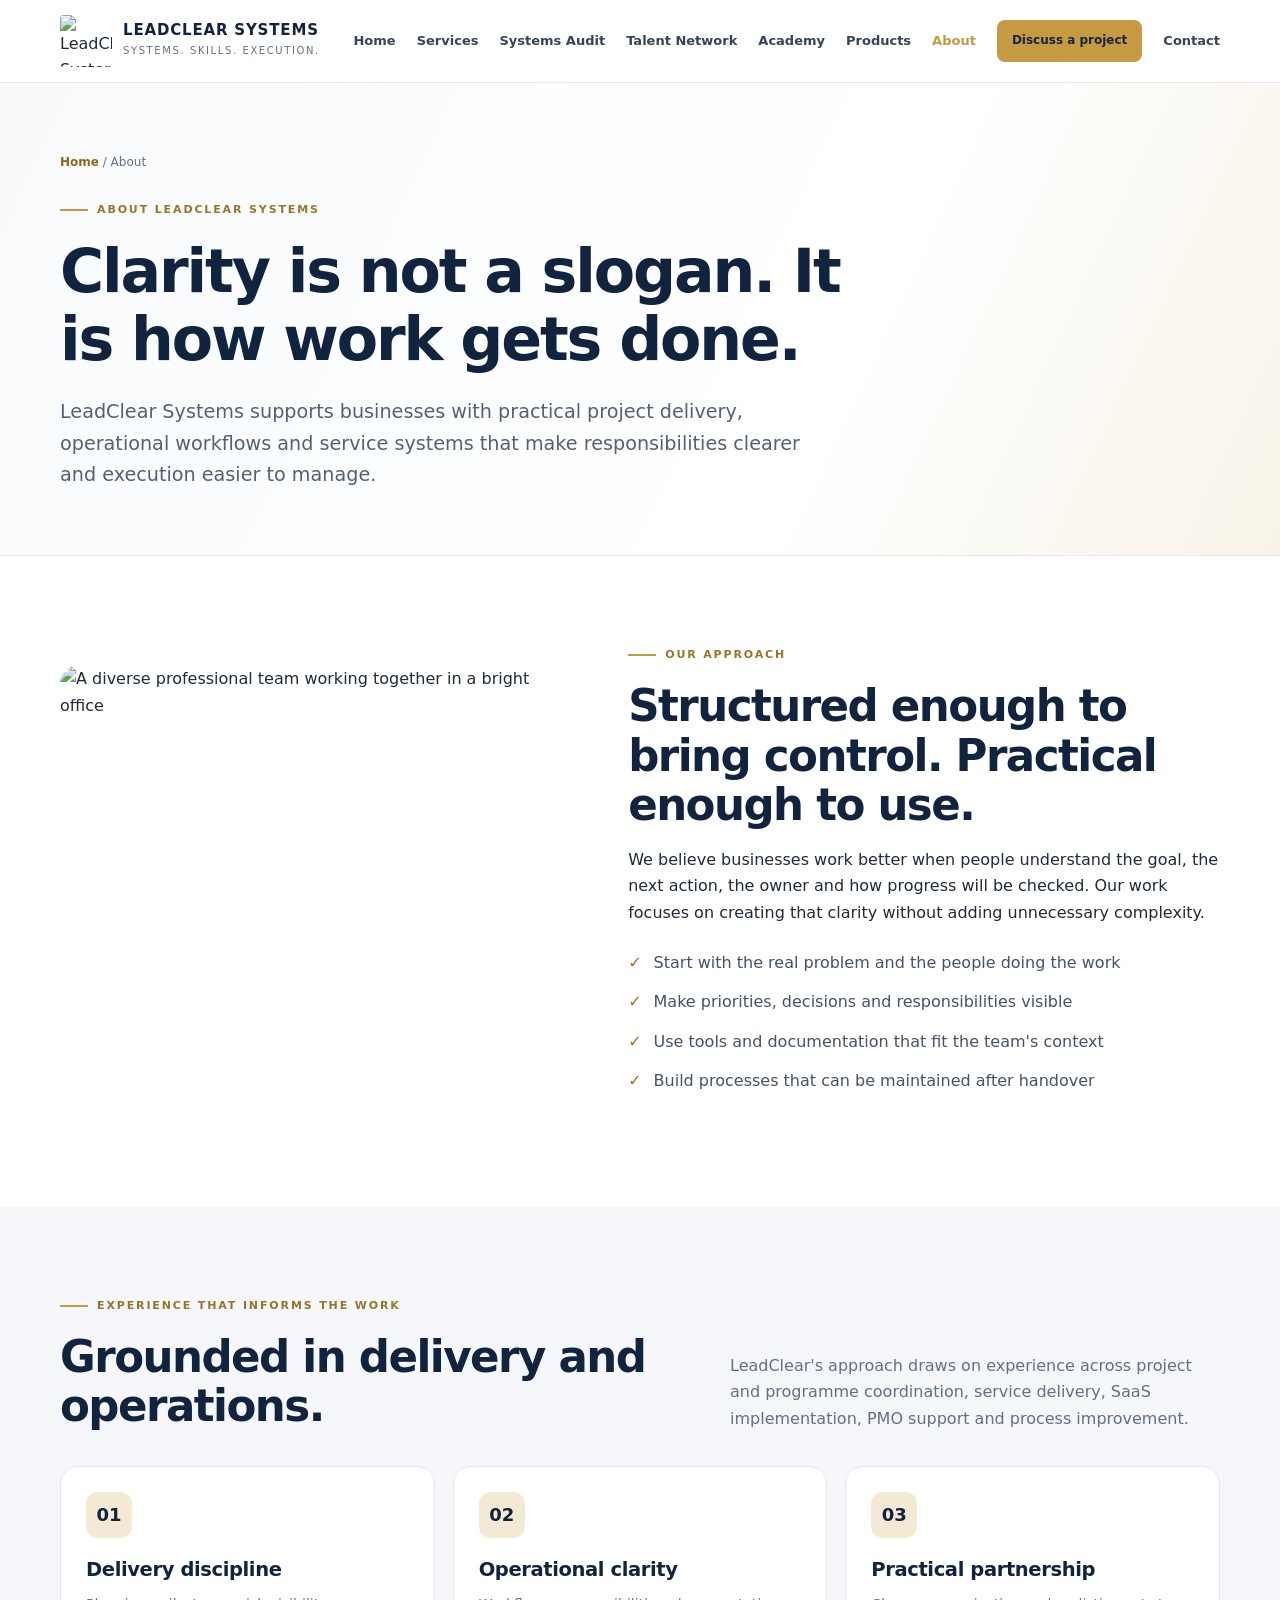
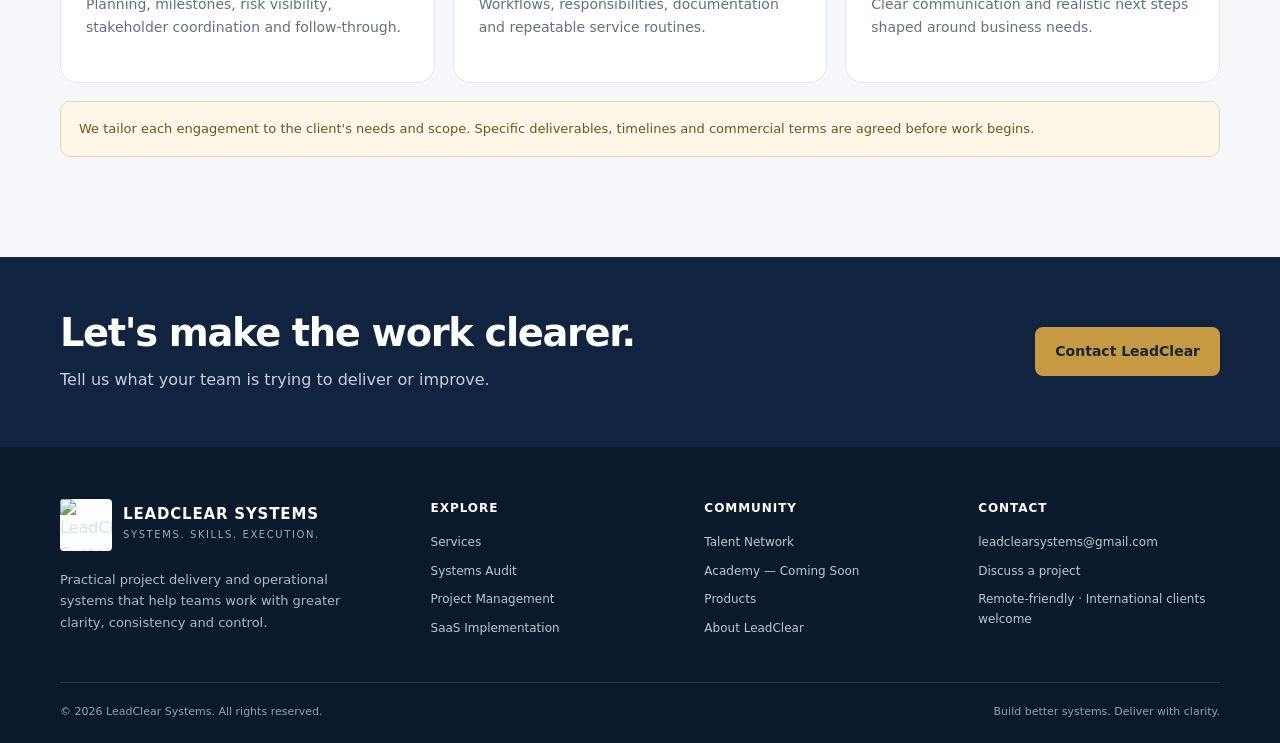
==== about.html @ c1c88829 "Add files via upload" ====
<!doctype html>
<html lang="en">
<head>
  <meta charset="utf-8">
  <meta name="viewport" content="width=device-width, initial-scale=1">
  <meta name="description" content="Learn about LeadClear Systems and its practical approach to project delivery and operational clarity.">
  <meta name="theme-color" content="#10233f">
  <title>About | LeadClear Systems</title>
  <link rel="preconnect" href="https://images.unsplash.com">
  <link rel="stylesheet" href="styles.css">

</head>
<body>
<a class="skip-link" href="#main">Skip to content</a>
<header class="site-header">
  <div class="container nav-wrap">
    <a class="brand" href="index.html" aria-label="LeadClear Systems home">
      <img class="brand-logo" src="assets/LeadClear_LC_Gold_Exact.png" alt="LeadClear Systems gold LC logo"><span><span class="brand-name">LEADCLEAR SYSTEMS</span><span class="brand-tag">Systems. Skills. Execution.</span></span>
    </a>
    <button class="nav-toggle" aria-expanded="false" aria-label="Open navigation menu">Menu ☰</button>
    <nav class="nav-links" aria-label="Main navigation"><a href="index.html">Home</a><a href="services.html">Services</a><a href="systems-audit.html">Systems Audit</a><a href="talent-network.html">Talent Network</a><a href="academy.html">Academy</a><a href="products.html">Products</a><a href="about.html" aria-current="page">About</a><a class="btn btn-primary btn-small" href="contact.html">Discuss a project</a><a href="contact.html">Contact</a></nav>
  </div>
</header>
<main id="main">

<section class="page-hero"><div class="container"><div class="breadcrumb"><a href="index.html">Home</a> / About</div><span class="eyebrow">About LeadClear Systems</span><h1>Clarity is not a slogan. It is how work gets done.</h1><p class="lead">LeadClear Systems supports businesses with practical project delivery, operational workflows and service systems that make responsibilities clearer and execution easier to manage.</p></div></section>
<section class="section"><div class="container split"><div><img class="split-photo" src="https://images.unsplash.com/photo-1521737711867-e3b97375f902?auto=format&fit=crop&w=1100&q=85" alt="A diverse professional team working together in a bright office"></div><div><span class="eyebrow">Our approach</span><h2>Structured enough to bring control. Practical enough to use.</h2><p>We believe businesses work better when people understand the goal, the next action, the owner and how progress will be checked. Our work focuses on creating that clarity without adding unnecessary complexity.</p><ul class="check-list"><li>Start with the real problem and the people doing the work</li><li>Make priorities, decisions and responsibilities visible</li><li>Use tools and documentation that fit the team's context</li><li>Build processes that can be maintained after handover</li></ul></div></div></section>
<section class="section section-soft"><div class="container"><div class="section-heading"><div><span class="eyebrow">Experience that informs the work</span><h2>Grounded in delivery and operations.</h2></div><p>LeadClear's approach draws on experience across project and programme coordination, service delivery, SaaS implementation, PMO support and process improvement.</p></div><div class="card-grid"><article class="card"><div class="card-icon">01</div><h3>Delivery discipline</h3><p>Planning, milestones, risk visibility, stakeholder coordination and follow-through.</p></article><article class="card"><div class="card-icon">02</div><h3>Operational clarity</h3><p>Workflows, responsibilities, documentation and repeatable service routines.</p></article><article class="card"><div class="card-icon">03</div><h3>Practical partnership</h3><p>Clear communication and realistic next steps shaped around business needs.</p></article></div><div class="notice">We tailor each engagement to the client's needs and scope. Specific deliverables, timelines and commercial terms are agreed before work begins.</div></div></section>
<section class="cta-band"><div class="container cta-inner"><div><h2>Let's make the work clearer.</h2><p>Tell us what your team is trying to deliver or improve.</p></div><a class="btn btn-primary" href="contact.html">Contact LeadClear</a></div></section>

</main>
<footer class="footer">
  <div class="container">
    <div class="footer-grid">
      <div><a class="brand" href="index.html"><img class="brand-logo" src="assets/LeadClear_LC_Gold_Exact.png" alt="LeadClear Systems gold LC logo"><span><span class="brand-name">LEADCLEAR SYSTEMS</span><span class="brand-tag">Systems. Skills. Execution.</span></span></a>
        <p class="footer-intro">Practical project delivery and operational systems that help teams work with greater clarity, consistency and control.</p></div>
      <div><h4>Explore</h4><div class="footer-links"><a href="services.html">Services</a><a href="systems-audit.html">Systems Audit</a><a href="project-management.html">Project Management</a><a href="saas-implementation.html">SaaS Implementation</a></div></div>
      <div><h4>Community</h4><div class="footer-links"><a href="talent-network.html">Talent Network</a><a href="academy.html">Academy — Coming Soon</a><a href="products.html">Products</a><a href="about.html">About LeadClear</a></div></div>
      <div><h4>Contact</h4><div class="footer-links"><a href="mailto:leadclearsystems@gmail.com">leadclearsystems@gmail.com</a><a href="contact.html">Discuss a project</a><span>Remote-friendly · International clients welcome</span></div></div>
    </div>
    <div class="footer-bottom"><span>© <span data-year></span> LeadClear Systems. All rights reserved.</span><span>Build better systems. Deliver with clarity.</span></div>
  </div>
</footer>
<script src="script.js"></script>
</body>
</html>
---- styles.css ----
:root {
  --navy: #10233f;
  --navy-2: #183658;
  --gold: #c59a42;
  --gold-light: #f4ead4;
  --ink: #202b39;
  --muted: #637083;
  --paper: #ffffff;
  --soft: #f5f7fa;
  --line: #e3e8ef;
  --radius: 18px;
  --shadow: 0 18px 48px rgba(16,35,63,.09);
  --max: 1160px;
}
* { box-sizing: border-box; }
html { scroll-behavior: smooth; }
body { margin: 0; color: var(--ink); background: var(--paper); font-family: Inter, ui-sans-serif, system-ui, -apple-system, BlinkMacSystemFont, "Segoe UI", sans-serif; line-height: 1.65; }
a { color: inherit; text-decoration: none; }
img { max-width: 100%; display: block; }
button, input, textarea, select { font: inherit; }
.container { width: min(var(--max), calc(100% - 40px)); margin-inline: auto; }
.skip-link { position: absolute; left: -999px; top: 0; background: white; padding: 10px; z-index: 1000; }
.skip-link:focus { left: 10px; }
.site-header { position: sticky; top: 0; z-index: 100; background: rgba(255,255,255,.96); border-bottom: 1px solid rgba(227,232,239,.9); backdrop-filter: blur(12px); }
.nav-wrap { display:flex; align-items:center; justify-content:space-between; gap: 24px; min-height: 82px; }
.brand { display:flex; align-items:center; gap: 11px; min-width: 185px; }
.brand-mark { display:grid; place-items:center; width:42px; height:42px; border: 2px solid var(--gold); border-radius: 12px 4px 12px 4px; color: var(--navy); font-size: 15px; font-weight: 850; letter-spacing:-1px; }
.brand-name { display:block; color:var(--navy); font-size: 15px; font-weight: 800; letter-spacing: .055em; line-height:1.15; }
.brand-tag { display:block; color:var(--muted); font-size:10px; letter-spacing:.16em; text-transform:uppercase; margin-top:4px; }
.nav-links { display:flex; align-items:center; justify-content:flex-end; gap: 21px; font-size: 13px; font-weight: 650; color: #35445a; }
.nav-links a:not(.btn):hover, .nav-links a[aria-current="page"] { color: var(--gold); }
.nav-toggle { display:none; border:1px solid var(--line); background:white; color:var(--navy); border-radius:10px; padding:9px 12px; cursor:pointer; }
.btn { display:inline-flex; align-items:center; justify-content:center; gap:9px; padding:12px 19px; border-radius:8px; border:1px solid transparent; font-size:14px; font-weight:750; transition:transform .18s ease, background .18s ease; cursor:pointer; }
.btn:hover { transform: translateY(-2px); }
.btn-primary { background:var(--gold); color:#17263b; }
.btn-primary:hover { background:#d4ad5e; }
.btn-dark { background:var(--navy); color:white; }
.btn-outline { border-color:#cdd5df; color:var(--navy); background:white; }
.btn-small { padding:10px 14px; font-size:12px; }
.hero { padding: 82px 0 74px; background: radial-gradient(circle at 88% 16%, rgba(197,154,66,.13), transparent 27%), linear-gradient(115deg,#fff 0%,#fff 60%,#f7f9fc 100%); overflow:hidden; }
.hero-grid { display:grid; grid-template-columns: 1.05fr .95fr; align-items:center; gap:64px; }
.eyebrow { display:inline-flex; align-items:center; gap:9px; color:#9b7427; font-size:11px; font-weight:850; letter-spacing:.17em; text-transform:uppercase; margin-bottom:18px; }
.eyebrow:before { content:""; width:28px; height:2px; background:var(--gold); }
h1,h2,h3 { color:var(--navy); line-height:1.14; letter-spacing:-.035em; margin:0; }
h1 { font-size:clamp(2.6rem,5vw,4.55rem); max-width:760px; }
h2 { font-size:clamp(2rem,3.4vw,3rem); }
h3 { font-size:1.22rem; letter-spacing:-.02em; }
.lead { color:#536174; font-size:clamp(1.05rem,1.6vw,1.2rem); max-width:620px; margin:22px 0 28px; }
.hero-actions { display:flex; flex-wrap:wrap; gap:12px; }
.hero-note { display:flex; align-items:center; gap:11px; margin-top:27px; color:var(--muted); font-size:13px; }
.hero-note span { width:7px; height:7px; border-radius:50%; background:var(--gold); box-shadow:0 0 0 5px var(--gold-light); }
.hero-visual { position:relative; min-height:410px; }
.hero-photo { width:100%; height:410px; object-fit:cover; border-radius: 18px 18px 18px 65px; box-shadow:var(--shadow); }
.visual-card { position:absolute; left:-30px; bottom:26px; background:white; padding:20px 22px; border-radius:14px; box-shadow:var(--shadow); max-width:245px; border:1px solid var(--line); }
.visual-card strong { display:block; color:var(--navy); font-size:14px; }
.visual-card span { display:block; color:var(--muted); font-size:12px; margin-top:4px; }
.visual-kicker { color:#9b7427; font-size:10px; font-weight:800; letter-spacing:.15em; text-transform:uppercase; margin-bottom:7px; }
.trust-strip { border-block:1px solid var(--line); padding:23px 0; background:white; }
.trust-inner { display:flex; align-items:center; justify-content:space-between; gap:24px; flex-wrap:wrap; }
.trust-label { color:var(--muted); font-size:12px; font-weight:700; }
.trust-item { color:var(--navy); font-size:13px; font-weight:750; display:flex; gap:8px; align-items:center; }
.trust-item:before { content:"✓"; color:var(--gold); font-weight:900; }
.section { padding:82px 0; }
.section-soft { background:var(--soft); }
.section-dark { background:var(--navy); color:white; }
.section-dark h2,.section-dark h3 { color:white; }
.section-heading { display:flex; justify-content:space-between; align-items:end; gap:30px; margin-bottom:34px; }
.section-heading p { max-width:490px; color:var(--muted); margin:0; }
.section-dark .section-heading p { color:#c4cedb; }
.card-grid { display:grid; grid-template-columns:repeat(3,minmax(0,1fr)); gap:18px; }
.card { border:1px solid var(--line); border-radius:var(--radius); padding:25px; background:white; transition:transform .2s ease, box-shadow .2s ease; }
.card:hover { transform:translateY(-3px); box-shadow:var(--shadow); }
.card p { color:var(--muted); font-size:14px; margin:12px 0 18px; }
.card-icon { width:46px; height:46px; display:grid; place-items:center; border-radius:12px; background:var(--gold-light); color:var(--navy); font-weight:900; font-size:18px; margin-bottom:21px; }
.text-link { display:inline-flex; align-items:center; gap:7px; color:#8c671e; font-size:13px; font-weight:800; }
.text-link:after { content:"→"; font-size:16px; }
.split { display:grid; grid-template-columns: .92fr 1.08fr; gap:64px; align-items:center; }
.split-photo { width:100%; height:430px; object-fit:cover; border-radius:18px 60px 18px 18px; }
.check-list { list-style:none; margin:24px 0 30px; padding:0; display:grid; gap:13px; }
.check-list li { display:flex; gap:12px; color:#455267; }
.check-list li:before { content:"✓"; color:#9b7427; font-weight:900; }
.stat-row { display:grid; grid-template-columns:repeat(3,1fr); gap:12px; margin-top:27px; }
.stat { border-left:2px solid var(--gold); padding-left:14px; }
.stat strong { display:block; color:var(--navy); font-size:21px; }
.stat span { display:block; color:var(--muted); font-size:11px; }
.cta-band { padding:54px 0; background:var(--navy); color:white; }
.cta-inner { display:flex; align-items:center; justify-content:space-between; gap:30px; }
.cta-inner h2 { color:white; font-size:clamp(1.7rem,3vw,2.5rem); max-width:670px; }
.cta-inner p { color:#c7d0dc; margin:12px 0 0; }
.page-hero { padding:70px 0 64px; background:linear-gradient(115deg,#f8fafc,#fff 65%,#f8f3e8); border-bottom:1px solid var(--line); }
.page-hero h1 { font-size:clamp(2.4rem,4.7vw,4rem); max-width:850px; }
.page-hero .lead { max-width:740px; margin-bottom:0; }
.breadcrumb { color:var(--muted); font-size:12px; margin-bottom:20px; }
.breadcrumb a { color:#8c671e; font-weight:700; }
.service-detail { display:grid; grid-template-columns: .6fr 1.4fr; gap:36px; padding:30px 0; border-bottom:1px solid var(--line); }
.service-detail:last-child { border-bottom:0; }
.service-number { color:var(--gold); font-size:13px; font-weight:900; letter-spacing:.12em; }
.service-detail p { color:var(--muted); margin:12px 0; }
.pill-row { display:flex; flex-wrap:wrap; gap:8px; margin-top:20px; }
.pill { display:inline-flex; border:1px solid var(--line); border-radius:999px; padding:7px 11px; font-size:11px; color:#536174; background:white; }
.process-grid { display:grid; grid-template-columns:repeat(4,1fr); gap:14px; margin-top:32px; }
.process-step { padding:22px; border:1px solid var(--line); border-radius:14px; background:white; }
.process-step .num { color:#a77d2b; font-size:12px; font-weight:900; letter-spacing:.12em; }
.process-step h3 { margin:12px 0 9px; }
.process-step p { color:var(--muted); font-size:13px; margin:0; }
.form-card { max-width:760px; padding:30px; border:1px solid var(--line); border-radius:var(--radius); box-shadow:var(--shadow); background:white; }
.form-grid { display:grid; grid-template-columns:1fr 1fr; gap:16px; }
.field { display:flex; flex-direction:column; gap:7px; }
.field-full { grid-column:1/-1; }
.field label { font-size:12px; font-weight:800; color:var(--navy); }
.field input,.field textarea,.field select { width:100%; padding:12px 13px; border:1px solid #d7dee7; border-radius:8px; background:white; color:var(--ink); outline:none; }
.field input:focus,.field textarea:focus,.field select:focus { border-color:var(--gold); box-shadow:0 0 0 3px rgba(197,154,66,.14); }
.field textarea { min-height:130px; resize:vertical; }
.form-note { color:var(--muted); font-size:12px; margin-top:12px; }
.notice { padding:16px 18px; border-radius:10px; background:#fff8e9; border:1px solid #ead6a7; color:#6f531d; font-size:13px; margin:18px 0; }
.quote { font-size:clamp(1.35rem,2.4vw,2rem); color:var(--navy); line-height:1.4; letter-spacing:-.025em; max-width:850px; }
.footer { background:#0b192c; color:#d8e0ea; padding:52px 0 22px; }
.footer-grid { display:grid; grid-template-columns:1.4fr 1fr 1fr 1fr; gap:32px; padding-bottom:36px; }
.footer .brand-name { color:white; }
.footer .brand-tag { color:#9eacbd; }
.footer-intro { color:#aeb9c8; font-size:13px; max-width:300px; margin-top:18px; }
.footer h4 { color:white; margin:0 0 14px; font-size:12px; letter-spacing:.08em; text-transform:uppercase; }
.footer-links { display:grid; gap:9px; font-size:12px; color:#bdc7d4; }
.footer-links a:hover { color:#e5c57f; }
.footer-bottom { border-top:1px solid #26374d; padding-top:20px; display:flex; justify-content:space-between; gap:20px; color:#93a1b3; font-size:11px; }
.empty-state { padding:30px; border:1px dashed #c9d2de; border-radius:16px; background:#fbfcfe; color:var(--muted); }
@media (max-width: 1000px) {
  .nav-links { gap:12px; font-size:12px; }
  .brand { min-width:160px; }
  .hero-grid { gap:38px; }
  .card-grid { grid-template-columns:repeat(2,minmax(0,1fr)); }
  .footer-grid { grid-template-columns:repeat(2,1fr); }
}
@media (max-width: 760px) {
  .container { width:min(var(--max),calc(100% - 32px)); }
  .nav-wrap { min-height:72px; }
  .nav-toggle { display:block; }
  .nav-links { display:none; position:absolute; left:0; right:0; top:72px; background:white; border-bottom:1px solid var(--line); padding:18px 20px 22px; align-items:stretch; flex-direction:column; gap:0; box-shadow:0 18px 25px rgba(16,35,63,.08); }
  .nav-links.open { display:flex; }
  .nav-links a:not(.btn) { padding:10px 0; border-bottom:1px solid #edf0f4; }
  .nav-links .btn { margin-top:13px; }
  .hero { padding:55px 0 55px; }
  .hero-grid,.split { grid-template-columns:1fr; gap:34px; }
  .hero-visual { min-height:300px; }
  .hero-photo { height:320px; }
  .visual-card { left:12px; bottom:12px; }
  .section { padding:60px 0; }
  .section-heading { display:block; }
  .section-heading p { margin-top:14px; }
  .card-grid { grid-template-columns:1fr; }
  .split-photo { height:320px; }
  .stat-row { gap:8px; }
  .stat strong { font-size:18px; }
  .cta-inner { align-items:flex-start; flex-direction:column; }
  .page-hero { padding:52px 0; }
  .service-detail { grid-template-columns:1fr; gap:10px; }
  .process-grid { grid-template-columns:1fr 1fr; }
  .form-card { padding:22px; }
  .form-grid { grid-template-columns:1fr; }
  .field-full { grid-column:auto; }
  .footer-grid { grid-template-columns:1fr 1fr; gap:26px 18px; }
  .footer-grid > div:first-child { grid-column:1/-1; }
  .footer-bottom { flex-direction:column; gap:8px; }
}
@media (max-width: 430px) {
  .brand-mark { width:38px; height:38px; }
  .brand-name { font-size:13px; }
  .brand-tag { font-size:9px; }
  .process-grid { grid-template-columns:1fr; }
  .footer-grid { grid-template-columns:1fr; }
  .footer-grid > div:first-child { grid-column:auto; }
}

/* Brand asset correction: use the supplied LeadClear gold LC logo. */
.brand-logo {
  display: block;
  width: 52px;
  height: 52px;
  object-fit: contain;
  flex: 0 0 auto;
  background: #ffffff;
  border-radius: 4px;
}
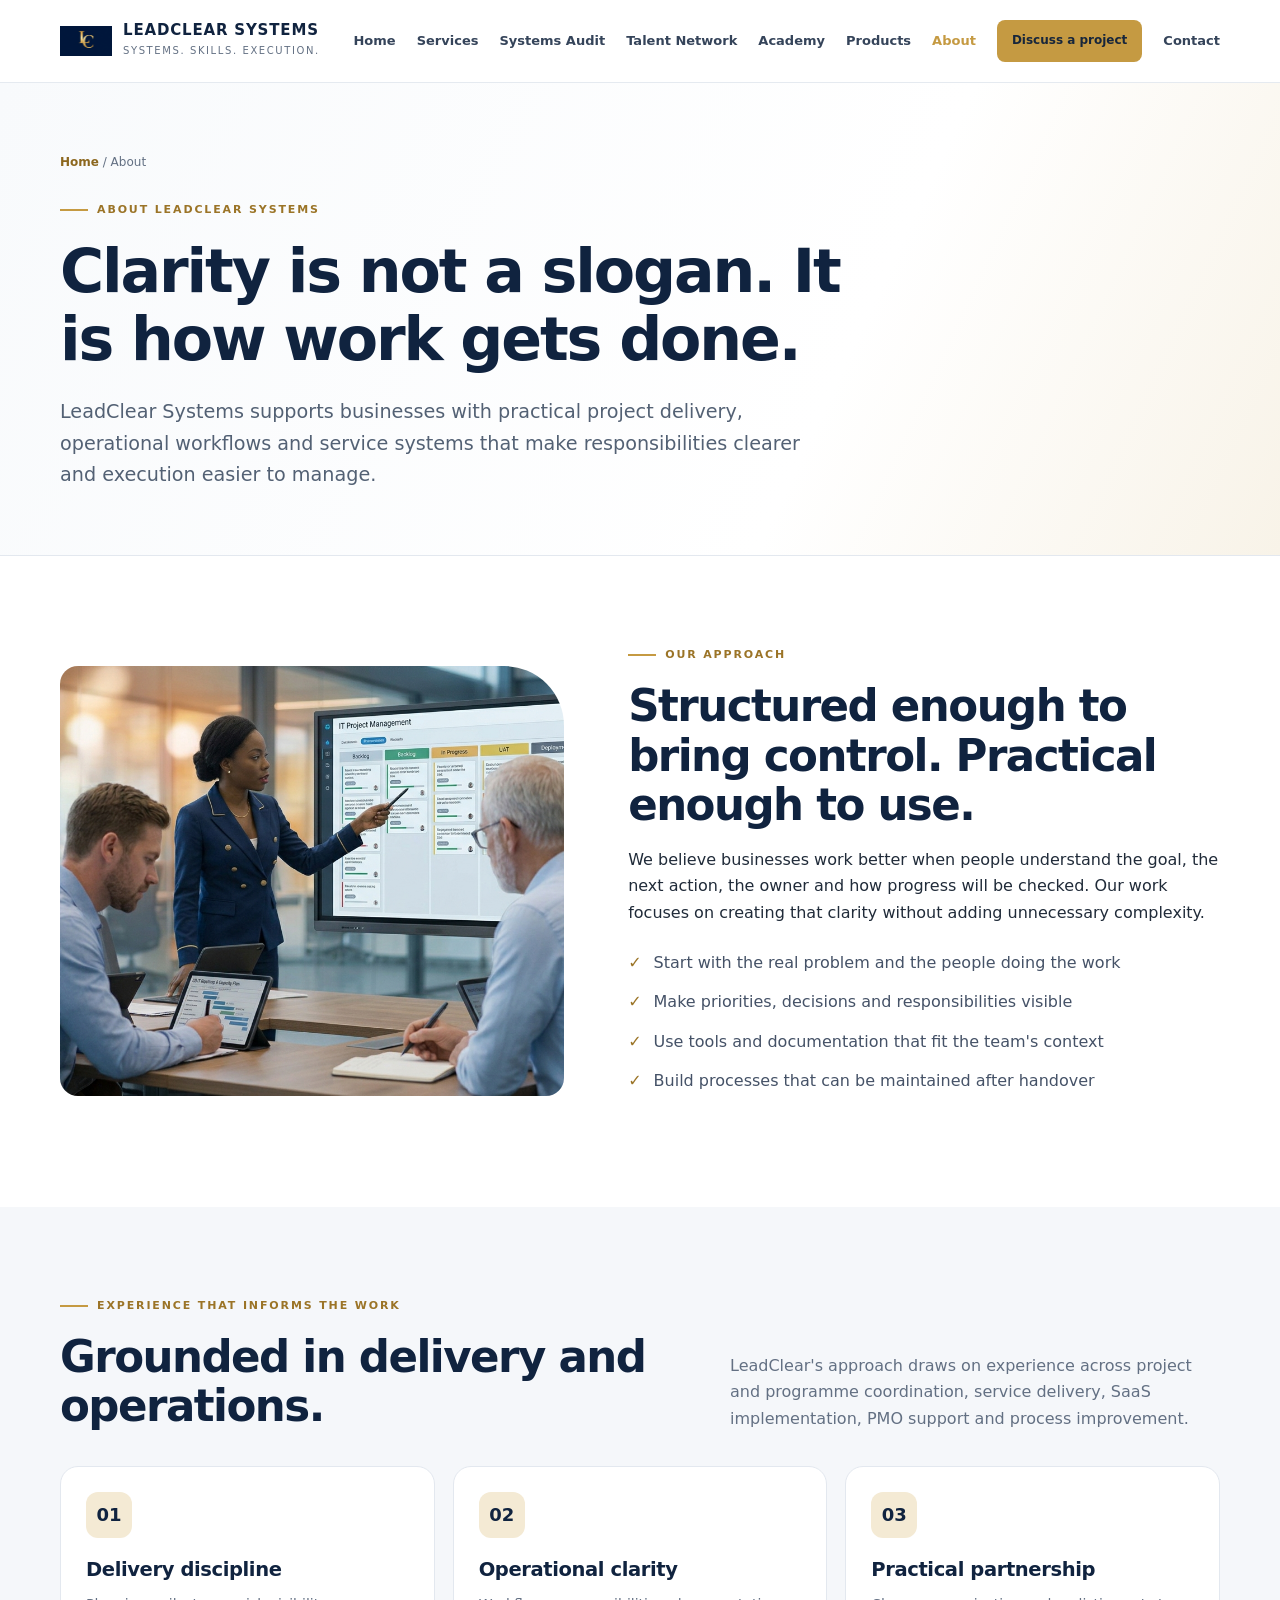
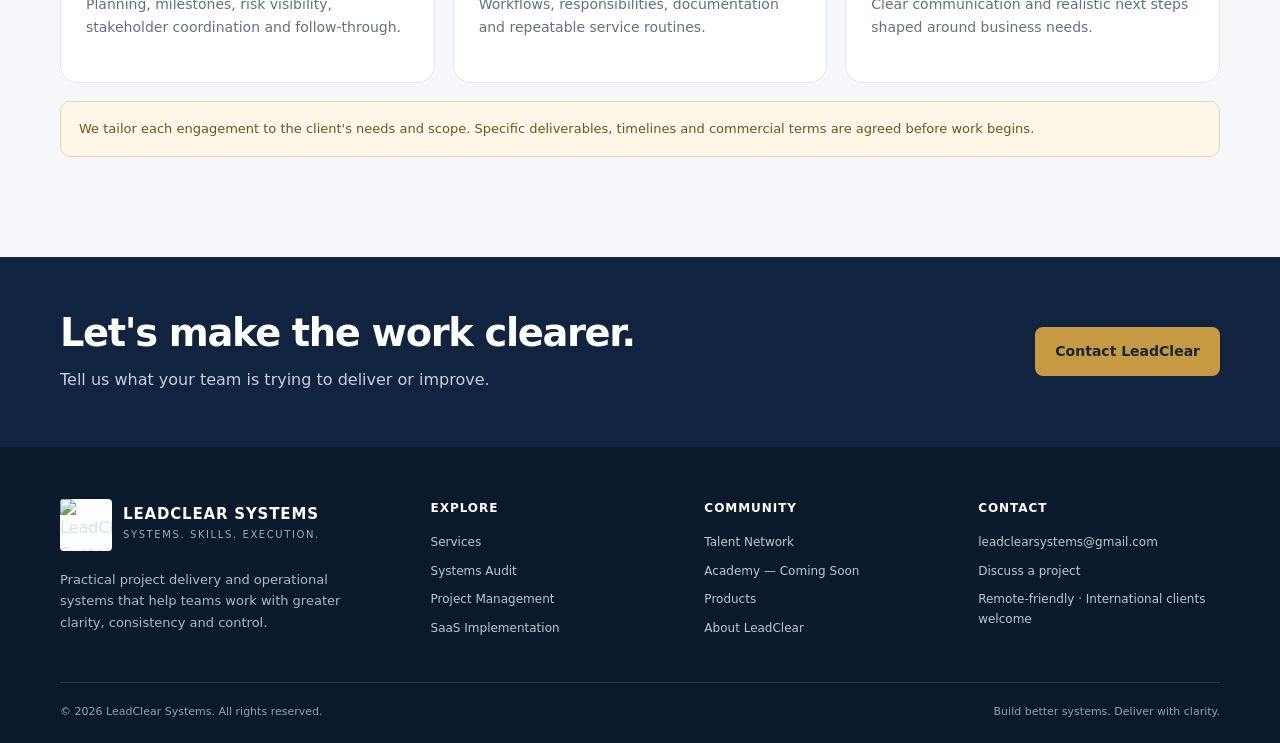
==== commit 250ddb88: "Update about.html" ====
--- a/about.html
+++ b/about.html
@@ -15,7 +15,7 @@
 <header class="site-header">
   <div class="container nav-wrap">
     <a class="brand" href="index.html" aria-label="LeadClear Systems home">
-      <img class="brand-logo" src="assets/LeadClear_LC_Gold_Exact.png" alt="LeadClear Systems gold LC logo"><span><span class="brand-name">LEADCLEAR SYSTEMS</span><span class="brand-tag">Systems. Skills. Execution.</span></span>
+      <img class="brand-logo" src="/images/lclogo.png" alt="LeadClear Systems gold LC logo"><span><span class="brand-name">LEADCLEAR SYSTEMS</span><span class="brand-tag">Systems. Skills. Execution.</span></span>
     </a>
     <button class="nav-toggle" aria-expanded="false" aria-label="Open navigation menu">Menu ☰</button>
     <nav class="nav-links" aria-label="Main navigation"><a href="index.html">Home</a><a href="services.html">Services</a><a href="systems-audit.html">Systems Audit</a><a href="talent-network.html">Talent Network</a><a href="academy.html">Academy</a><a href="products.html">Products</a><a href="about.html" aria-current="page">About</a><a class="btn btn-primary btn-small" href="contact.html">Discuss a project</a><a href="contact.html">Contact</a></nav>
@@ -24,7 +24,7 @@
 <main id="main">
 
 <section class="page-hero"><div class="container"><div class="breadcrumb"><a href="index.html">Home</a> / About</div><span class="eyebrow">About LeadClear Systems</span><h1>Clarity is not a slogan. It is how work gets done.</h1><p class="lead">LeadClear Systems supports businesses with practical project delivery, operational workflows and service systems that make responsibilities clearer and execution easier to manage.</p></div></section>
-<section class="section"><div class="container split"><div><img class="split-photo" src="https://images.unsplash.com/photo-1521737711867-e3b97375f902?auto=format&fit=crop&w=1100&q=85" alt="A diverse professional team working together in a bright office"></div><div><span class="eyebrow">Our approach</span><h2>Structured enough to bring control. Practical enough to use.</h2><p>We believe businesses work better when people understand the goal, the next action, the owner and how progress will be checked. Our work focuses on creating that clarity without adding unnecessary complexity.</p><ul class="check-list"><li>Start with the real problem and the people doing the work</li><li>Make priorities, decisions and responsibilities visible</li><li>Use tools and documentation that fit the team's context</li><li>Build processes that can be maintained after handover</li></ul></div></div></section>
+<section class="section"><div class="container split"><div><img class="split-photo" src="/images/aboutus.jpg" alt="A diverse professional team working together in a bright office"></div><div><span class="eyebrow">Our approach</span><h2>Structured enough to bring control. Practical enough to use.</h2><p>We believe businesses work better when people understand the goal, the next action, the owner and how progress will be checked. Our work focuses on creating that clarity without adding unnecessary complexity.</p><ul class="check-list"><li>Start with the real problem and the people doing the work</li><li>Make priorities, decisions and responsibilities visible</li><li>Use tools and documentation that fit the team's context</li><li>Build processes that can be maintained after handover</li></ul></div></div></section>
 <section class="section section-soft"><div class="container"><div class="section-heading"><div><span class="eyebrow">Experience that informs the work</span><h2>Grounded in delivery and operations.</h2></div><p>LeadClear's approach draws on experience across project and programme coordination, service delivery, SaaS implementation, PMO support and process improvement.</p></div><div class="card-grid"><article class="card"><div class="card-icon">01</div><h3>Delivery discipline</h3><p>Planning, milestones, risk visibility, stakeholder coordination and follow-through.</p></article><article class="card"><div class="card-icon">02</div><h3>Operational clarity</h3><p>Workflows, responsibilities, documentation and repeatable service routines.</p></article><article class="card"><div class="card-icon">03</div><h3>Practical partnership</h3><p>Clear communication and realistic next steps shaped around business needs.</p></article></div><div class="notice">We tailor each engagement to the client's needs and scope. Specific deliverables, timelines and commercial terms are agreed before work begins.</div></div></section>
 <section class="cta-band"><div class="container cta-inner"><div><h2>Let's make the work clearer.</h2><p>Tell us what your team is trying to deliver or improve.</p></div><a class="btn btn-primary" href="contact.html">Contact LeadClear</a></div></section>
 
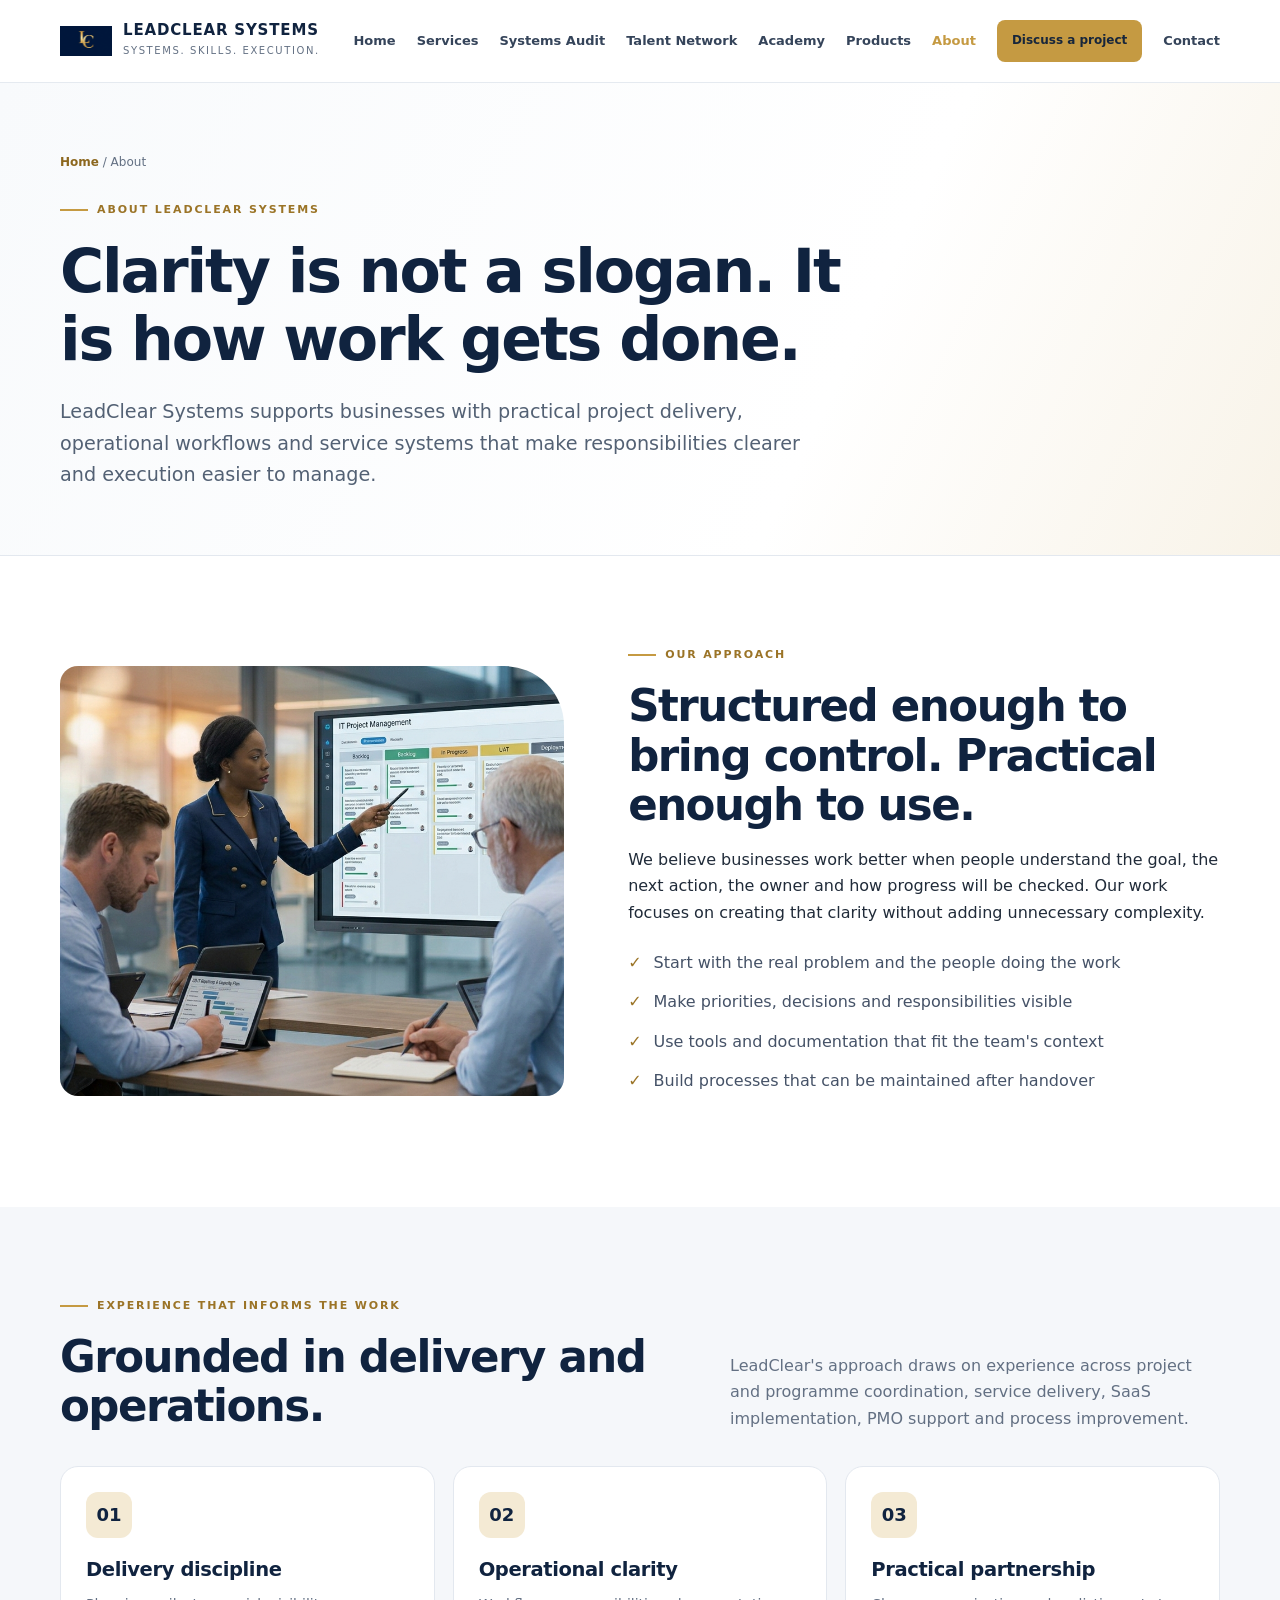
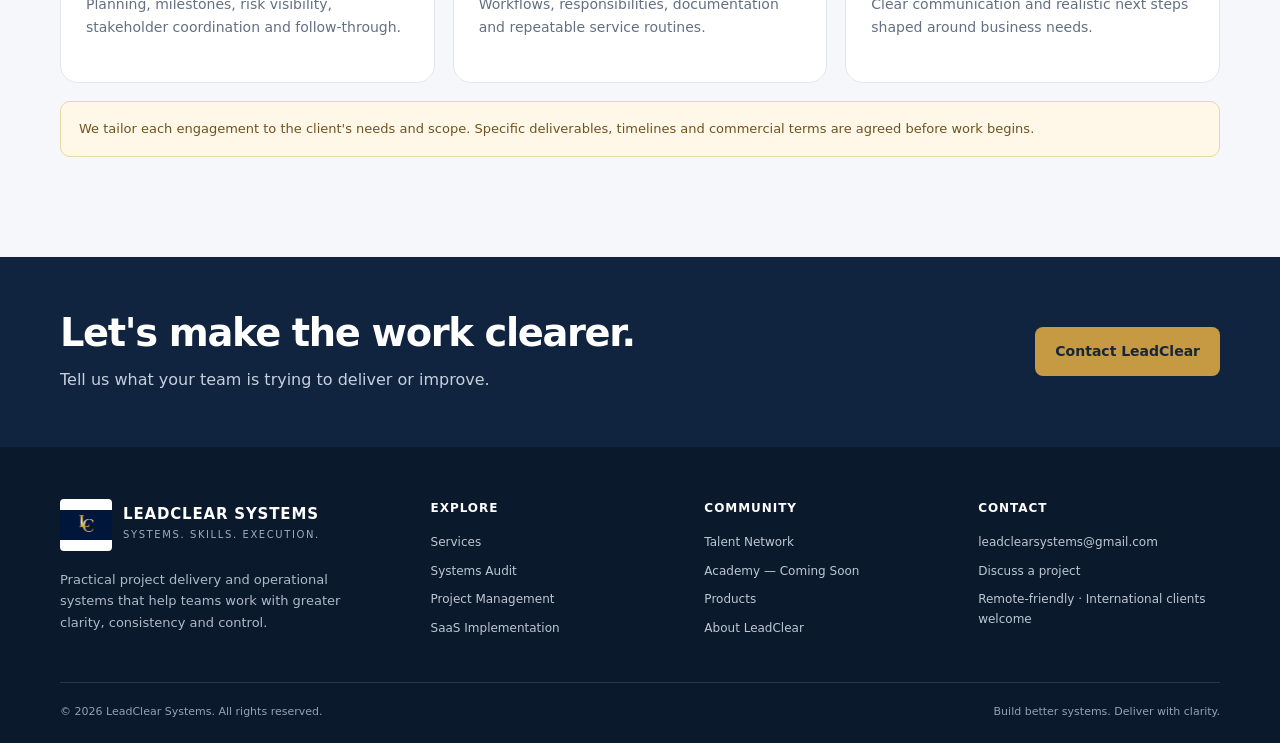
==== commit 6b61aa4c: "Update about.html" ====
--- a/about.html
+++ b/about.html
@@ -32,7 +32,7 @@
 <footer class="footer">
   <div class="container">
     <div class="footer-grid">
-      <div><a class="brand" href="index.html"><img class="brand-logo" src="assets/LeadClear_LC_Gold_Exact.png" alt="LeadClear Systems gold LC logo"><span><span class="brand-name">LEADCLEAR SYSTEMS</span><span class="brand-tag">Systems. Skills. Execution.</span></span></a>
+      <div><a class="brand" href="index.html"><img class="brand-logo" src="/images/lclogo.png" alt="LeadClear Systems gold LC logo"><span><span class="brand-name">LEADCLEAR SYSTEMS</span><span class="brand-tag">Systems. Skills. Execution.</span></span></a>
         <p class="footer-intro">Practical project delivery and operational systems that help teams work with greater clarity, consistency and control.</p></div>
       <div><h4>Explore</h4><div class="footer-links"><a href="services.html">Services</a><a href="systems-audit.html">Systems Audit</a><a href="project-management.html">Project Management</a><a href="saas-implementation.html">SaaS Implementation</a></div></div>
       <div><h4>Community</h4><div class="footer-links"><a href="talent-network.html">Talent Network</a><a href="academy.html">Academy — Coming Soon</a><a href="products.html">Products</a><a href="about.html">About LeadClear</a></div></div>
